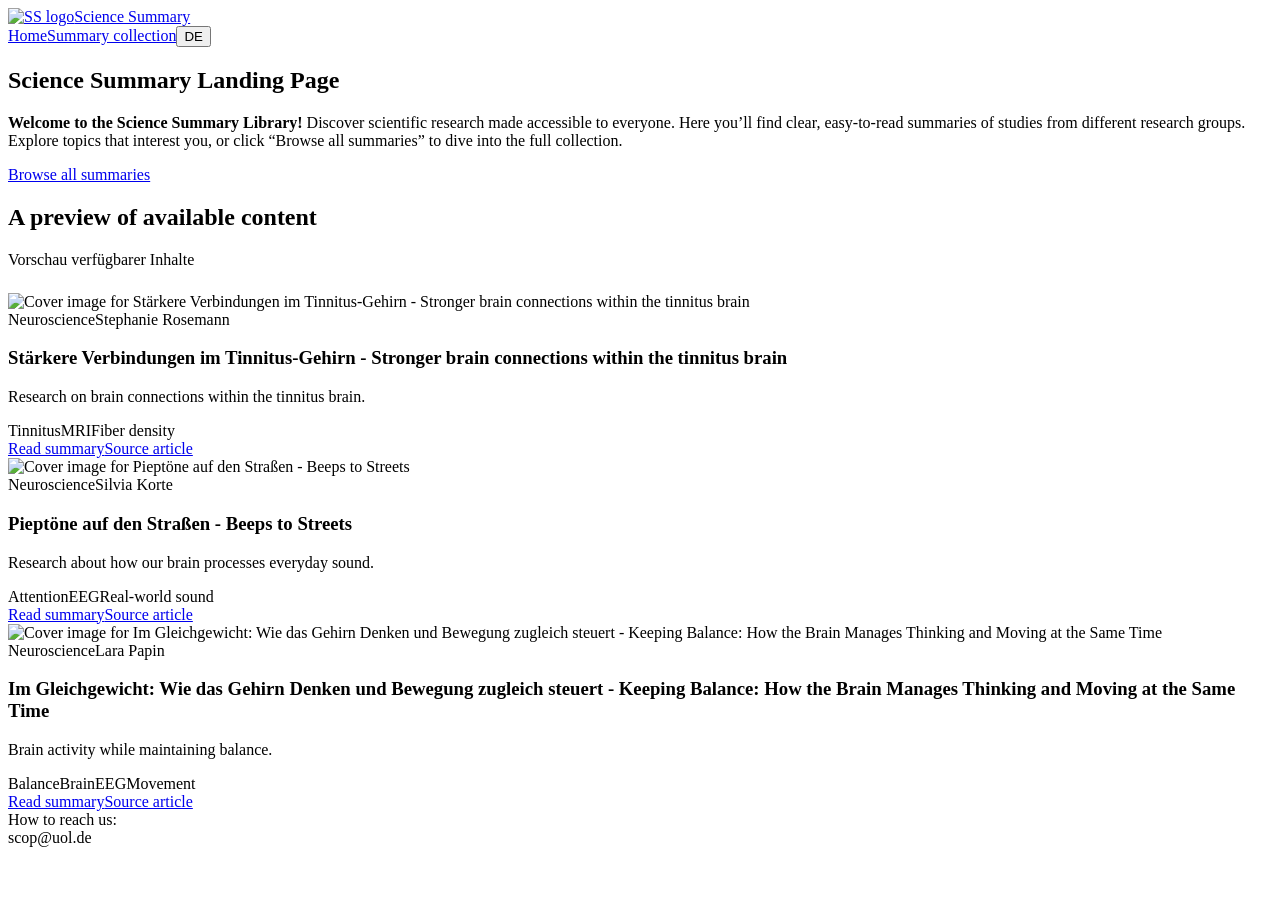
==== index.html @ 61da8d5a "Update index.html" ====
<!DOCTYPE html>
<html lang="en">
<head>
<meta charset="utf-8"/>
<meta name="viewport" content="width=device-width, initial-scale=1"/>
<title>Science Summary Landing Page</title>
<meta name="description" content="Science Summary Library: easy-to-read research summaries made accessible to everyone."/>
<link rel="stylesheet" href="styles.css"/>
</head>
<body>
<div class="topbar"><div class="container nav"><a class="brand" href="index.html"><img src="Logo.png" alt="SS logo" class="Brand-logo"></span><span>Science Summary</span></a><div class="nav-links"><a class="active" href="index.html" id="navHome">Home</a><a href="database.html" id="navCollection">Summary collection</a><button class="lang-toggle" id="langToggle" type="button" aria-label="Switch language">DE</button></div></div></div>
<main>
<section class="hero">
<div class="container">
<div class="hero-card">
<h1 id="homeTitle">Science Summary Landing Page</h1>
<div class="hero-copy">
<p id="heroIntro"><strong>Welcome to the Science Summary Library!</strong> Discover scientific research made accessible to everyone. Here you’ll find clear, easy-to-read summaries of studies from different research groups. Explore topics that interest you, or click “Browse all summaries” to dive into the full collection.</p>
</div>
<div class="hero-actions">
<a class="button primary" href="database.html" id="browseBtn">Browse all summaries</a>
</div>
</div>
<section>
  <div class="container">
    <div class="panel simple-panel">
      <div class="section-head compact-head">
        <div>
          <h2 id="previewTitle">A preview of available content</h2>
          <p id="previewSubtitle">Vorschau verfügbarer Inhalte</p>
        </div>
      </div>
      <div id="preview-cards" class="collection-grid" style="margin-top:1.5rem;"></div>
    </div>
  </div>
</section>
</main>
<footer class="footer">
<div class="container panel footer-card">
<div>
<div class="footer-title" id="footerTitle">How to reach us:</div>
<div class="small">scop@uol.de</div>
</div>
</div>
</footer>
<script src="site.js"></script>
<script>
let allCards = [];

function showRandomCards() {
  const container = document.getElementById("preview-cards");

  container.classList.add("preview-hidden");

  setTimeout(() => {
    container.innerHTML = "";

    const shuffled = [...allCards].sort(() => Math.random() - 0.5);
    const selected = shuffled.slice(0, 3);

    selected.forEach(card => {
      container.appendChild(card.cloneNode(true));
    });

    if (window.applyLanguage) {
      window.applyLanguage(window.currentLang || localStorage.getItem('siteLanguage') || 'en');
    }

    container.classList.remove("preview-hidden");
  }, 600);
}

fetch("database.html")
  .then(res => res.text())
  .then(html => {
    const parser = new DOMParser();
    const doc = parser.parseFromString(html, "text/html");

    allCards = Array.from(doc.querySelectorAll(".summary-card"));

    const container = document.getElementById("preview-cards");
    container.classList.add("preview-fade");

    showRandomCards();

    setInterval(showRandomCards, 8000);
  });
</script>
</body>
</html>
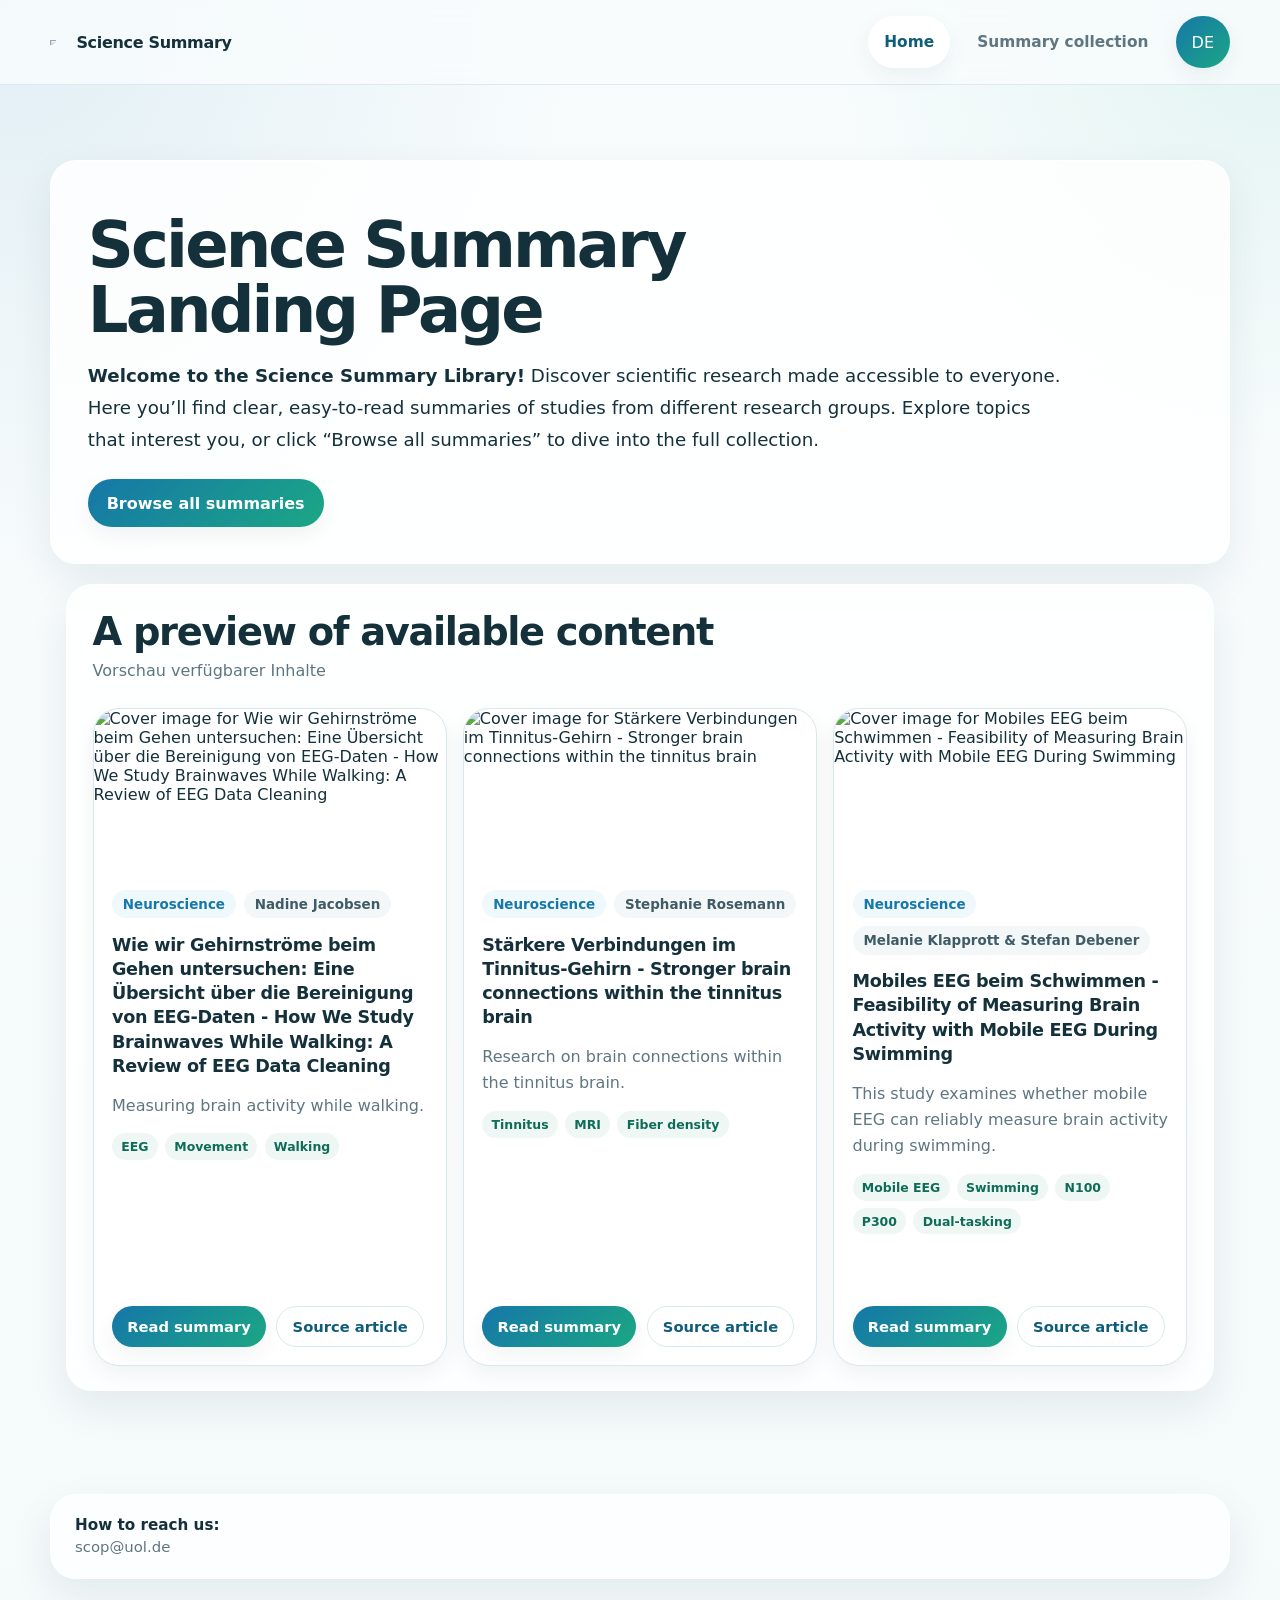
==== commit 3e812c0a: "Update index.html" ====
--- a/index.html
+++ b/index.html
@@ -8,7 +8,7 @@
 <link rel="stylesheet" href="styles.css"/>
 </head>
 <body>
-<div class="topbar"><div class="container nav"><a class="brand" href="index.html"><img src="Logo.png" alt="SS logo" class="Brand-logo"></span><span>Science Summary</span></a><div class="nav-links"><a class="active" href="index.html" id="navHome">Home</a><a href="database.html" id="navCollection">Summary collection</a><button class="lang-toggle" id="langToggle" type="button" aria-label="Switch language">DE</button></div></div></div>
+<div class="topbar"><div class="container nav"><a class="brand" href="index.html"><img src="Logo.png" alt="SS logo" class="brand-logo"></span><span>Science Summary</span></a><div class="nav-links"><a class="active" href="index.html" id="navHome">Home</a><a href="database.html" id="navCollection">Summary collection</a><button class="lang-toggle" id="langToggle" type="button" aria-label="Switch language">DE</button></div></div></div>
 <main>
 <section class="hero">
 <div class="container">
--- a/styles.css
+++ b/styles.css
@@ -0,0 +1,204 @@
+:root{
+  --bg:#f5fafb;
+  --bg-2:#eef7f8;
+  --surface:#ffffff;
+  --surface-soft:#f9fcfd;
+  --text:#14303a;
+  --muted:#5f7680;
+  --line:#d8e8ec;
+  --brand:#1677a8;
+  --brand-2:#1ba784;
+  --brand-3:#0f5d7a;
+  --shadow:0 16px 40px rgba(19,48,58,.08);
+  --shadow-soft:0 8px 22px rgba(19,48,58,.06);
+  --radius:26px;
+  --radius-sm:18px;
+  --max:1180px;
+}
+*{box-sizing:border-box}
+html{scroll-behavior:smooth}
+body{
+  margin:0;
+  font-family:Inter,ui-sans-serif,system-ui,-apple-system,BlinkMacSystemFont,"Segoe UI",sans-serif;
+  color:var(--text);
+  background:
+    radial-gradient(circle at top left, rgba(22,119,168,.10), transparent 28%),
+    radial-gradient(circle at top right, rgba(27,167,132,.10), transparent 22%),
+    linear-gradient(180deg, #f8fcfd 0%, var(--bg) 100%);
+}
+a{color:inherit;text-decoration:none}
+img{display:block;max-width:100%}
+.container{width:min(calc(100% - 2rem), var(--max));margin:0 auto}
+.topbar{
+  position:sticky; top:0; z-index:40;
+  backdrop-filter:blur(16px);
+  background:rgba(248,252,253,.84);
+  border-bottom:1px solid rgba(216,232,236,.9);
+}
+.nav{
+  display:flex; align-items:center; justify-content:space-between; gap:1rem;
+  padding:1rem 0;
+}
+.brand{display:flex;align-items:center;gap:.9rem;font-weight:800;letter-spacing:-.02em}
+.brand-mark{
+  width:42px;height:42px;border-radius:14px;display:grid;place-items:center;
+  background:linear-gradient(135deg,var(--brand),var(--brand-2));color:#fff;
+  box-shadow:var(--shadow-soft);font-weight:800
+}
+.nav-links{display:flex;gap:.7rem;flex-wrap:wrap}
+.nav-links a{
+  padding:.72rem 1rem;border-radius:999px;color:var(--muted);font-weight:700;font-size:.96rem;
+}
+.nav-links a:hover,.nav-links a.active{
+  background:#fff;color:var(--brand-3);box-shadow:var(--shadow-soft)
+}
+.hero{padding:4.7rem 0 2.4rem}
+.hero-card,.panel{
+  background:rgba(255,255,255,.82);
+  border:1px solid rgba(255,255,255,.78);
+  box-shadow:var(--shadow);
+  border-radius:var(--radius);
+}
+.hero-card{padding:2.2rem 2.3rem}
+.eyebrow{
+  display:inline-flex;align-items:center;gap:.55rem;
+  padding:.5rem .82rem;border-radius:999px;
+  background:#eaf6fb;color:var(--brand);font-weight:800;font-size:.9rem
+}
+.hero h1{
+  margin:1.05rem 0 1rem;
+  font-size:clamp(2.8rem,5vw,4.6rem);
+  line-height:1.02;letter-spacing:-.045em;
+  max-width:14ch;
+}
+.hero-copy{
+  max-width:84ch;
+  color:var(--text);
+  font-size:1.14rem;
+  line-height:1.75;
+}
+.hero-actions{display:flex;gap:.85rem;flex-wrap:wrap;margin-top:1.5rem}
+.button{
+  display:inline-flex;align-items:center;justify-content:center;gap:.55rem;
+  padding:.95rem 1.18rem;border-radius:999px;font-weight:800;
+  transition:transform .18s ease, box-shadow .18s ease;
+}
+.button:hover{transform:translateY(-1px)}
+.button.primary{background:linear-gradient(135deg,var(--brand),var(--brand-2));color:#fff;box-shadow:var(--shadow-soft)}
+.button.secondary{background:#fff;color:var(--brand-3);border:1px solid var(--line)}
+.button.small{padding:.7rem .95rem;font-size:.92rem}
+section{padding:1.3rem 0 2rem}
+.section-head{display:flex;align-items:end;justify-content:space-between;gap:1rem;margin-bottom:1.15rem}
+.section-head h2{margin:0;font-size:clamp(1.85rem,3vw,2.6rem);letter-spacing:-.035em}
+.section-head p{margin:.45rem 0 0;color:var(--muted);max-width:60ch;line-height:1.6}
+.card-grid,.collection-grid{display:grid;grid-template-columns:repeat(3,minmax(0,1fr));gap:1rem}
+.topic-card,.summary-card{
+  background:#fff;border:1px solid var(--line);border-radius:var(--radius);
+  box-shadow:var(--shadow-soft);overflow:hidden
+}
+.topic-card{
+  padding:1.35rem;display:flex;flex-direction:column;gap:.9rem;
+  background:linear-gradient(180deg,#fff,var(--surface-soft))
+}
+.topic-icon{
+  width:54px;height:54px;border-radius:18px;display:grid;place-items:center;
+  color:#fff;font-size:1.35rem;font-weight:800
+}
+.topic-card h3{margin:0;font-size:1.24rem}
+.topic-card p{margin:0;color:var(--muted);line-height:1.6}
+.topic-meta{display:flex;justify-content:space-between;align-items:center;gap:1rem;margin-top:auto}
+.count-badge{
+  padding:.45rem .72rem;border-radius:999px;background:#eff8fb;color:var(--brand-3);
+  font-weight:800;font-size:.9rem
+}
+.text-link{font-weight:800;color:var(--brand)}
+.summary-card{display:flex;flex-direction:column}
+.summary-card img{aspect-ratio:16/10;object-fit:cover;width:100%}
+.summary-body{padding:1.15rem;display:flex;flex-direction:column;gap:.9rem;height:100%}
+.summary-body h3{margin:0;font-size:1.1rem;line-height:1.38;letter-spacing:-.018em}
+.summary-subtitle{color:var(--muted);margin-top:-.35rem;font-size:.95rem}
+.summary-meta{display:flex;flex-wrap:wrap;gap:.5rem;align-items:center}
+.pill{
+  display:inline-flex;align-items:center;gap:.35rem;padding:.42rem .68rem;border-radius:999px;
+  font-size:.84rem;font-weight:800
+}
+.pill.category{background:#eff8fb;color:var(--brand)}
+.pill.author{background:#f3f7f8;color:#3f5b65}
+.tags{display:flex;gap:.45rem;flex-wrap:wrap}
+.tag{padding:.36rem .58rem;border-radius:999px;background:#eef7f4;color:#0f6d57;font-size:.78rem;font-weight:800}
+.summary-body p{color:var(--muted);margin:0;line-height:1.6}
+.card-actions{margin-top:auto;display:flex;gap:.65rem;flex-wrap:wrap}
+.collection-hero{padding:3.1rem 0 1.2rem}
+.collection-toolbar{
+  display:flex;gap:.8rem;flex-wrap:wrap;align-items:center;justify-content:space-between;margin-top:1.2rem;
+}
+.search-wrap{
+  flex:1 1 300px;display:flex;align-items:center;gap:.65rem;background:#fff;border:1px solid var(--line);
+  border-radius:999px;padding:.9rem 1rem;box-shadow:var(--shadow-soft)
+}
+.search-wrap input{border:none;outline:none;font:inherit;width:100%;background:transparent;color:var(--text)}
+.filter-row{display:flex;gap:.6rem;flex-wrap:wrap}
+.filter-btn{
+  border:none;cursor:pointer;font:inherit;padding:.76rem 1rem;border-radius:999px;
+  background:#fff;color:var(--muted);border:1px solid var(--line);font-weight:800
+}
+.filter-btn.active{background:var(--brand-3);color:#fff;border-color:var(--brand-3)}
+.empty-state{
+  padding:2rem;border-radius:var(--radius);background:#fff;border:1px dashed var(--line);
+  color:var(--muted);text-align:center
+}
+.footer{padding:2rem 0 3rem;color:var(--muted);font-size:.95rem}
+.footer-card{
+  display:flex;justify-content:space-between;gap:1rem;align-items:center;flex-wrap:wrap;
+  padding:1.35rem 1.5rem
+}
+.footer-title{font-weight:800;color:var(--text);margin-bottom:.25rem}
+.small{font-size:.93rem}
+.spacer-top{margin-top:.4rem}
+@media (max-width:980px){
+  .card-grid,.collection-grid{grid-template-columns:1fr 1fr}
+}
+@media (max-width:760px){
+  .nav{flex-direction:column;align-items:flex-start}
+  .hero{padding-top:3rem}
+  .hero-card{padding:1.6rem}
+  .card-grid,.collection-grid{grid-template-columns:1fr}
+  .section-head{align-items:flex-start;flex-direction:column}
+}
+
+.summary-body p{color:var(--muted);margin:0;line-height:1.65}
+.summary-card .summary-meta{align-items:center}
+.summary-card .summary-body > div:has(> h3){display:block}
+
+.nav-sub{display:block;font-size:.76rem;font-weight:700;color:var(--muted);line-height:1.15;margin-top:.15rem}
+.button{flex-direction:column;align-items:flex-start;line-height:1.1}
+.button-sub{display:block;font-size:.8rem;font-weight:700;opacity:.95;margin-top:.2rem}
+.button-sub-dark{color:var(--muted)}
+.simple-panel{padding:1.5rem 1.6rem}
+.compact-head{margin-bottom:0}
+.compact-head p{margin-top:.25rem}
+.footer-sub{display:inline-block;margin-left:.35rem;color:var(--muted);font-weight:700}
+.hero-copy p{margin:.55rem 0 0}
+.hero-copy p:first-child{margin-top:0}
+.nav-links a{display:flex;flex-direction:column;align-items:flex-start;justify-content:center;min-height:52px}
+@media (max-width:760px){.button{align-items:center;text-align:center}.nav-links a{align-items:center;text-align:center}}
+
+.preview-fade {
+  transition: opacity 0.6s ease;
+}
+
+.preview-hidden {
+  opacity: 0;
+}
+
+
+.lang-toggle{border:none;cursor:pointer;padding:.72rem 1rem;border-radius:999px;background:linear-gradient(135deg,var(--brand),var(--brand-2));color:#fff;font-weight:800;font:inherit;box-shadow:var(--shadow-soft);min-height:52px}
+.lang-toggle:hover{transform:translateY(-1px)}
+.nav-links .lang-toggle{display:inline-flex;align-items:center;justify-content:center}
+
+.brand-logo {
+  width: 6px;   /* adjust until it matches your old "SS" size */
+  height: 5px;
+  object-fit: contain;
+  margin-right: 6px;
+}
